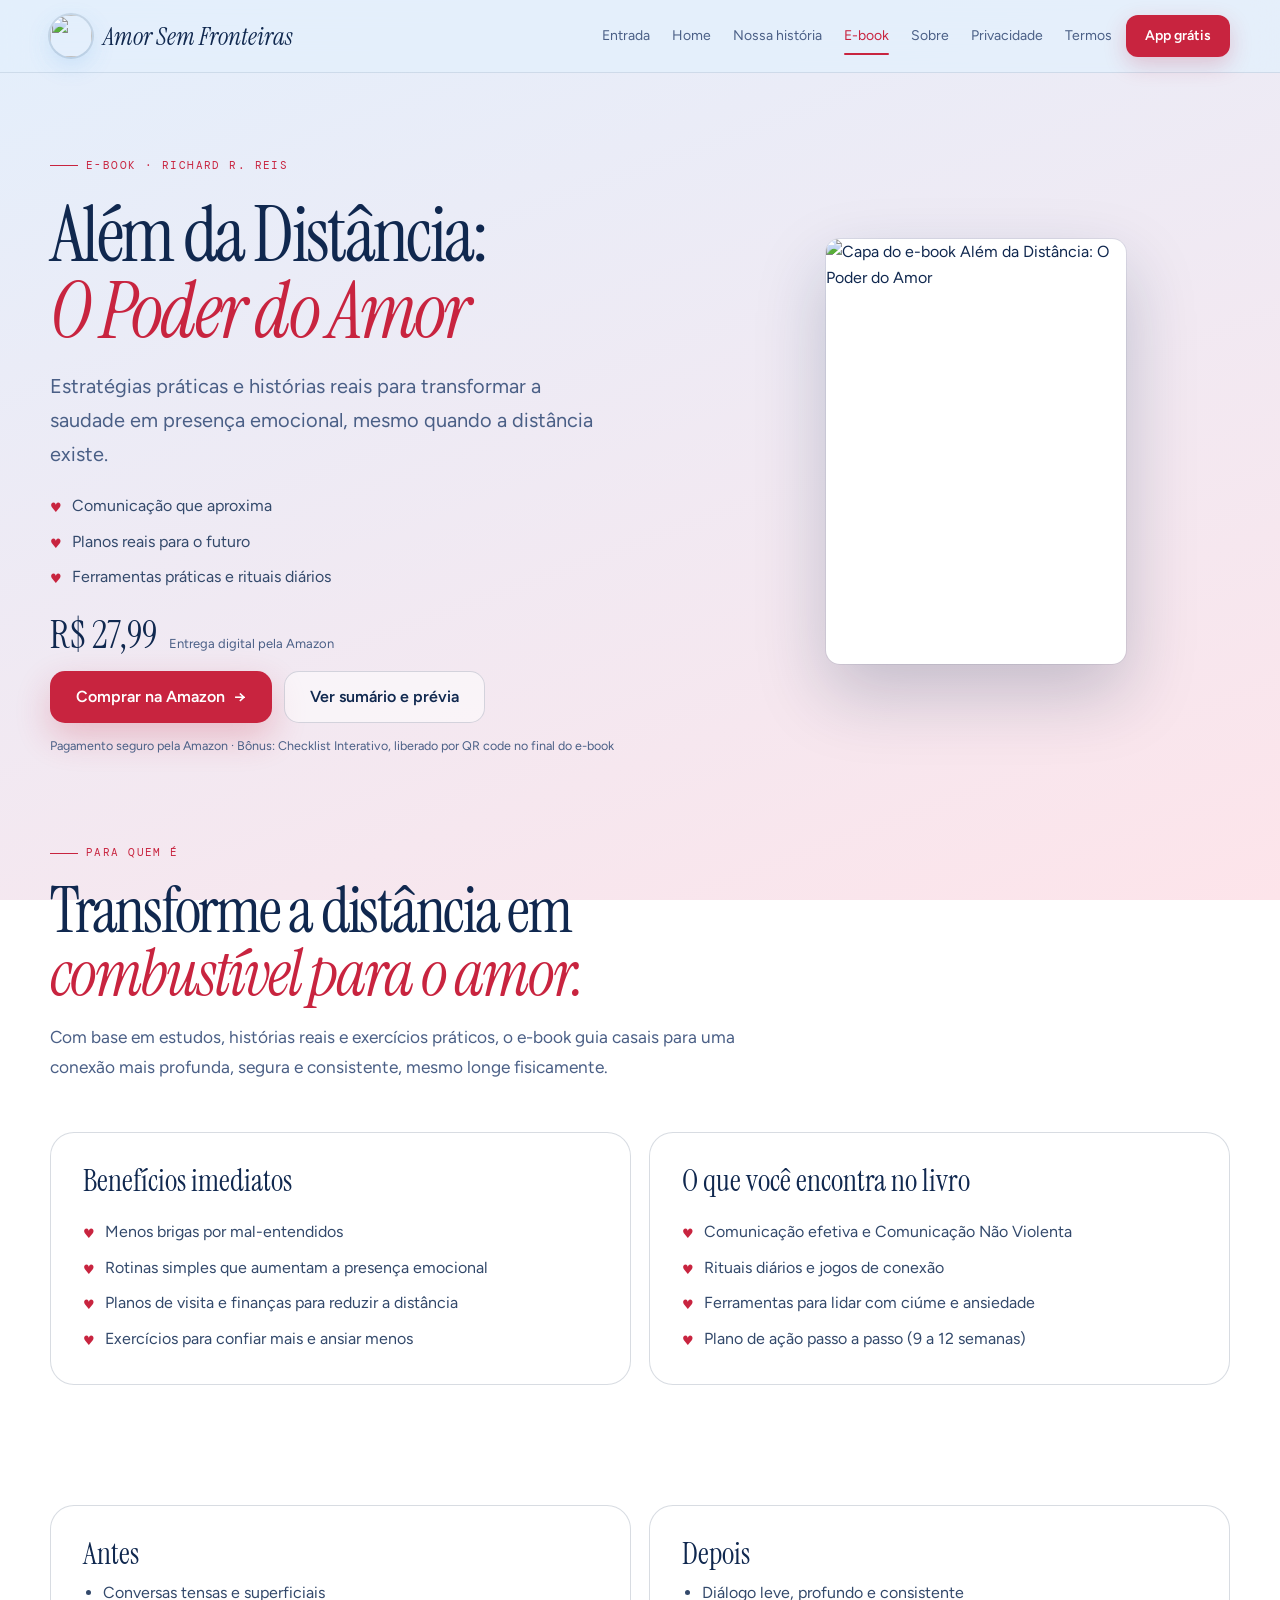
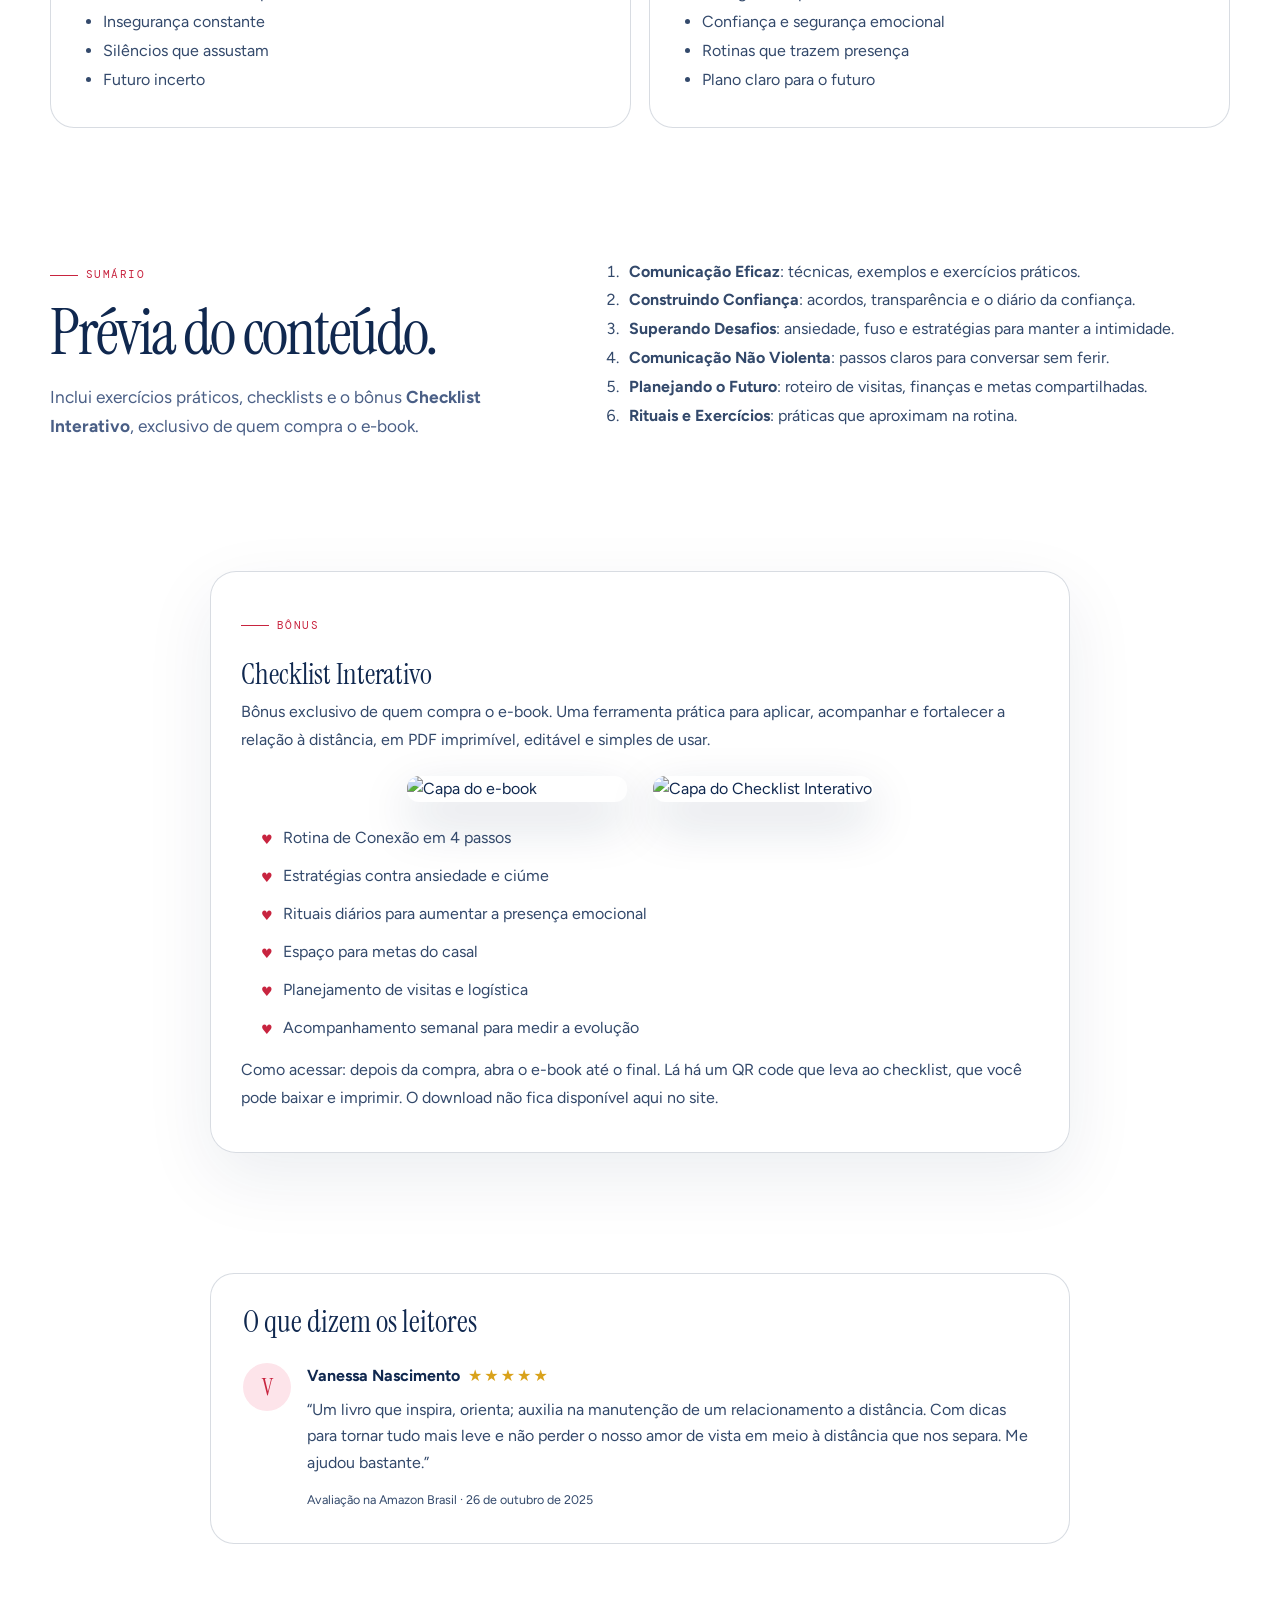
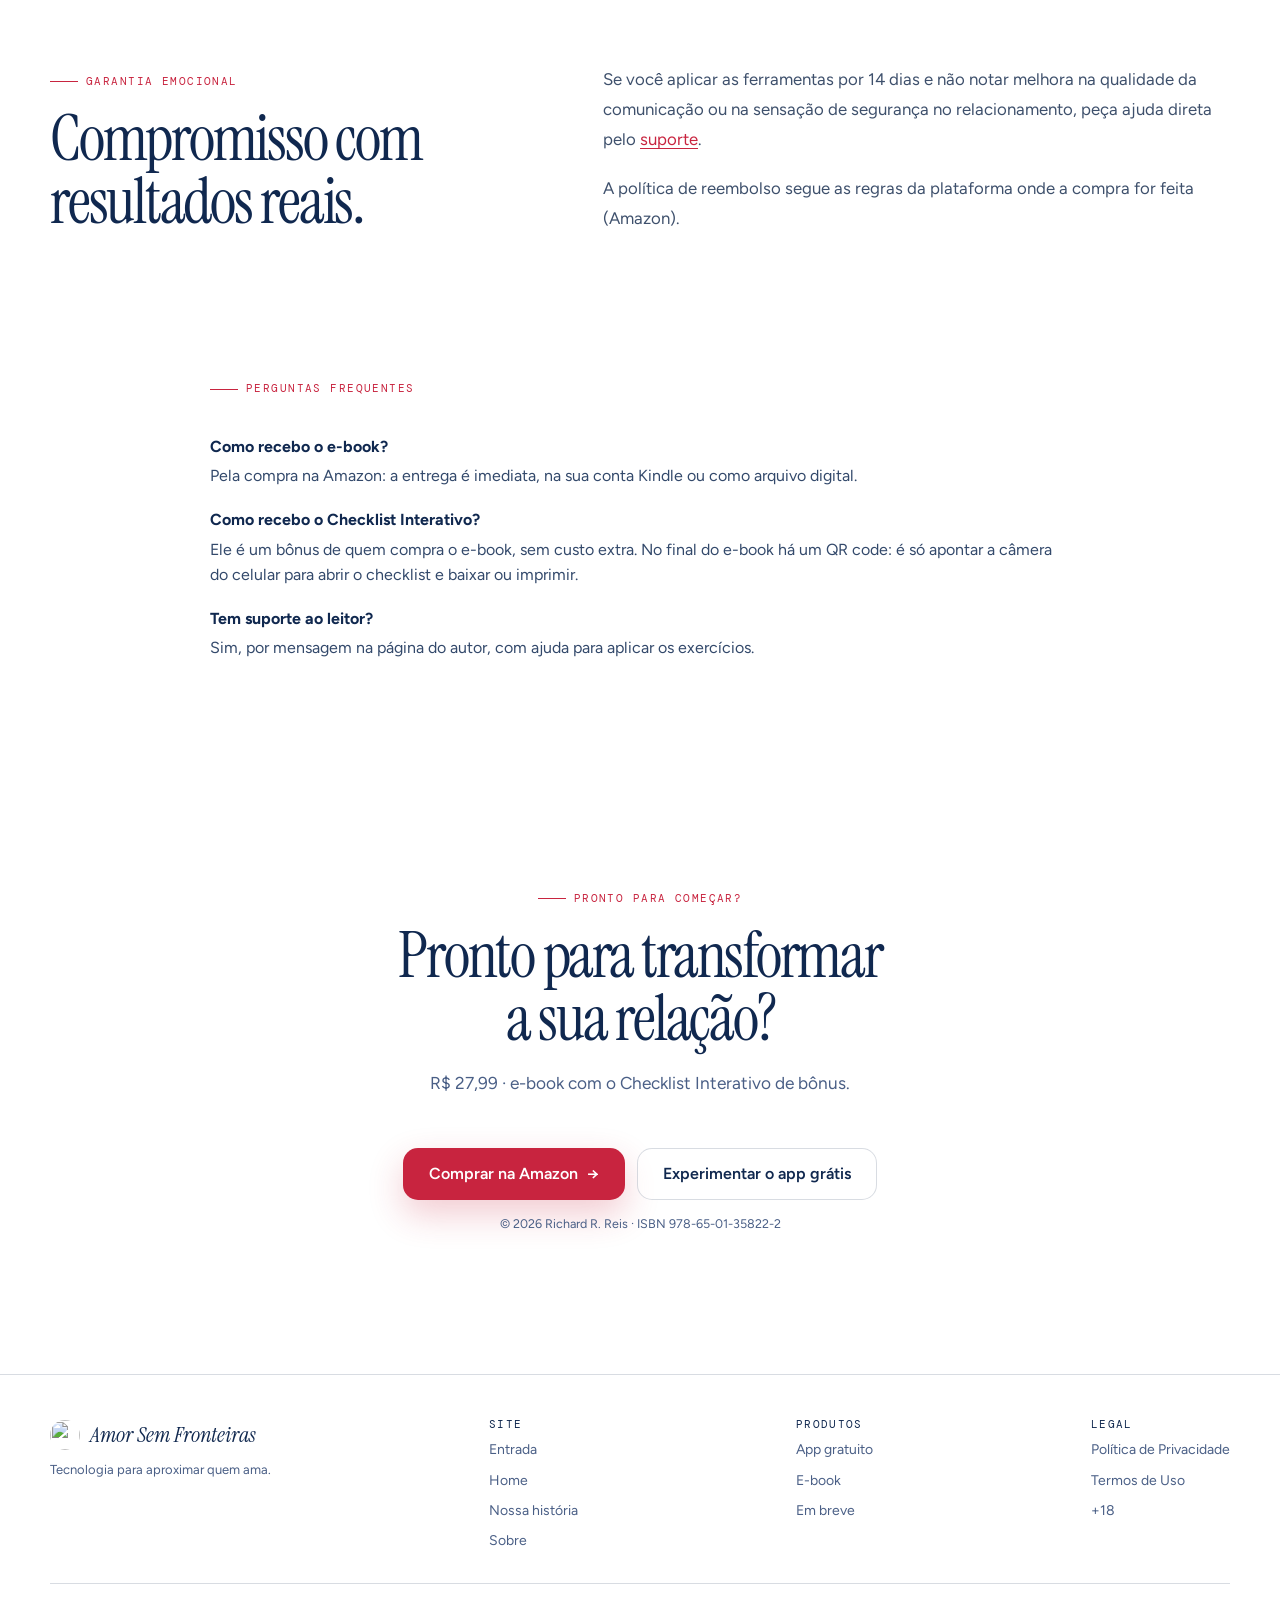
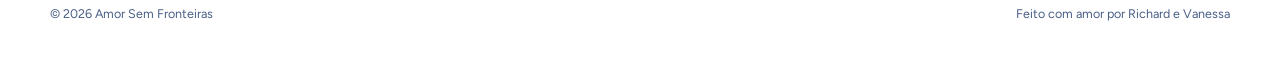
==== ebook.html @ cadccd38 "Add files via upload" ====
<!doctype html>
<html lang="pt-BR"><head><meta charset="utf-8"><meta name="viewport" content="width=device-width, initial-scale=1, viewport-fit=cover">
<meta name="theme-color" content="#e3effc"><title>Além da Distância: O Poder do Amor | E-book | Amor Sem Fronteiras</title><meta name="description" content="E-book de Richard R. Reis com estratégias práticas para transformar a distância em combustível para o amor. Checklist interativo incluso.">
<link rel="canonical" href="https://amorsfronteiras.com.br/ebook.html"><meta property="og:type" content="website"><meta property="og:locale" content="pt_BR"><meta property="og:site_name" content="Amor Sem Fronteiras">
<meta property="og:title" content="Além da Distância: O Poder do Amor | E-book | Amor Sem Fronteiras"><meta property="og:description" content="E-book de Richard R. Reis com estratégias práticas para transformar a distância em combustível para o amor. Checklist interativo incluso."><meta property="og:url" content="https://amorsfronteiras.com.br/ebook.html">
<meta property="og:image" content="https://amorsfronteiras.com.br/icons/og-image-1200.png"><meta property="og:image:width" content="1200"><meta property="og:image:height" content="630">
<meta name="twitter:card" content="summary_large_image"><meta name="twitter:image" content="https://amorsfronteiras.com.br/icons/og-image-1200.png">
<link rel="icon" type="image/png" href="icons/icon-192.png"><link rel="apple-touch-icon" href="icons/apple-touch-icon.png">
<link rel="preconnect" href="https://fonts.googleapis.com"><link rel="preconnect" href="https://fonts.gstatic.com" crossorigin>
<link rel="stylesheet" href="https://fonts.googleapis.com/css2?family=Instrument+Serif:ital@0;1&family=Figtree:wght@400;500;600;700&family=DM+Mono:wght@400;500&display=swap">
<link rel="stylesheet" href="site.css"><script>document.documentElement.classList.add("js")</script></head>
<body><a class="skip" href="#conteudo">Pular para o conteúdo</a><header class="site-header"><div class="container nav"><a href="home.html" class="brand" aria-label="Amor Sem Fronteiras, home"><img src="icons/icon-192.png" alt="" class="brand-logo" width="42" height="42"><span class="brand-name">Amor Sem Fronteiras</span></a><nav class="nav-links" id="menu" aria-label="Principal"><a href="index.html">Entrada</a><a href="home.html">Home</a><a href="historia.html">Nossa história</a><a href="ebook.html" aria-current="page">E-book</a><a href="sobre.html">Sobre</a><a href="privacidade.html">Privacidade</a><a href="termos.html">Termos</a></nav><a href="app/index.html" class="btn btn-primary btn-small">App grátis</a><button class="menu-btn" type="button" aria-expanded="false" aria-controls="menu">Menu</button></div></header><main id="conteudo"><section class="page-hero" style="padding-bottom:50px">
  <div class="container book-hero">
    <div class="reveal">
      <div class="eyebrow">E-book · Richard R. Reis</div>
      <h1>Além da Distância: <em>O Poder do Amor</em></h1>
      <p class="lead">Estratégias práticas e histórias reais para transformar a saudade em presença emocional, mesmo quando a distância existe.</p>
      <ul class="book-ticks">
        <li>Comunicação que aproxima</li>
        <li>Planos reais para o futuro</li>
        <li>Ferramentas práticas e rituais diários</li>
      </ul>
      <div class="price-line"><b data-preco>R$ 27,99</b><span>Entrega digital pela Amazon</span></div>
      <div class="btn-row">
        <a href="https://www.amazon.com.br/dp/B0F16T9FC4" class="btn btn-primary" data-ebook target="_blank" rel="noopener">Comprar na Amazon <span aria-hidden="true">→</span></a>
        <a href="#sumario" class="btn btn-secondary">Ver sumário e prévia</a>
      </div>
      <p class="fine">Pagamento seguro pela Amazon · Bônus: Checklist Interativo, liberado por QR code no final do e-book</p>
      <div class="offer" data-oferta hidden>
        <p>Oferta de lançamento termina em</p>
        <div class="cd" role="timer" aria-label="Tempo restante da oferta">
          <div><b data-cd="d">00</b><small>dias</small></div>
          <div><b data-cd="h">00</b><small>horas</small></div>
          <div><b data-cd="m">00</b><small>min</small></div>
          <div><b data-cd="s">00</b><small>seg</small></div>
        </div>
      </div>
    </div>
    <div class="book-cover reveal">
      <img src="img/capa-ebook.webp" alt="Capa do e-book Além da Distância: O Poder do Amor" width="723" height="1024" fetchpriority="high">
    </div>
  </div>
</section>

<section class="section" style="padding-top:30px">
  <div class="container">
    <div class="section-header reveal">
      <div class="eyebrow">Para quem é</div>
      <h2 class="section-title">Transforme a distância em <em>combustível para o amor.</em></h2>
      <p class="lead">Com base em estudos, histórias reais e exercícios práticos, o e-book guia casais para uma conexão mais profunda, segura e consistente, mesmo longe fisicamente.</p>
    </div>
    <div class="cards two">
      <article class="card reveal"><h3>Benefícios imediatos</h3>
        <ul class="book-ticks" style="margin:10px 0 0">
          <li>Menos brigas por mal-entendidos</li><li>Rotinas simples que aumentam a presença emocional</li><li>Planos de visita e finanças para reduzir a distância</li><li>Exercícios para confiar mais e ansiar menos</li>
        </ul></article>
      <article class="card reveal"><h3>O que você encontra no livro</h3>
        <ul class="book-ticks" style="margin:10px 0 0">
          <li>Comunicação efetiva e Comunicação Não Violenta</li><li>Rituais diários e jogos de conexão</li><li>Ferramentas para lidar com ciúme e ansiedade</li><li>Plano de ação passo a passo (9 a 12 semanas)</li>
        </ul></article>
    </div>
  </div>
</section>

<section class="section" style="padding-top:10px">
  <div class="container">
    <div class="compare">
      <article class="card reveal"><h3>Antes</h3><ul><li>Conversas tensas e superficiais</li><li>Insegurança constante</li><li>Silêncios que assustam</li><li>Futuro incerto</li></ul></article>
      <article class="card reveal"><h3>Depois</h3><ul><li>Diálogo leve, profundo e consistente</li><li>Confiança e segurança emocional</li><li>Rotinas que trazem presença</li><li>Plano claro para o futuro</li></ul></article>
    </div>
  </div>
</section>

<section class="section" id="sumario" style="padding-top:20px">
  <div class="container split">
    <div class="reveal">
      <div class="eyebrow">Sumário</div>
      <h2 class="section-title">Prévia do conteúdo.</h2>
      <p class="lead">Inclui exercícios práticos, checklists e o bônus <b>Checklist Interativo</b>, exclusivo de quem compra o e-book.</p>
    </div>
    <ol class="toc reveal">
      <li><b>Comunicação Eficaz</b>: técnicas, exemplos e exercícios práticos.</li>
      <li><b>Construindo Confiança</b>: acordos, transparência e o diário da confiança.</li>
      <li><b>Superando Desafios</b>: ansiedade, fuso e estratégias para manter a intimidade.</li>
      <li><b>Comunicação Não Violenta</b>: passos claros para conversar sem ferir.</li>
      <li><b>Planejando o Futuro</b>: roteiro de visitas, finanças e metas compartilhadas.</li>
      <li><b>Rituais e Exercícios</b>: práticas que aproximam na rotina.</li>
    </ol>
  </div>
</section>

<section class="section" style="padding-top:20px">
  <div class="container">
    <div class="doc reveal" style="max-width:860px">
      <div class="eyebrow">Bônus</div>
      <h2 style="margin-top:6px">Checklist Interativo</h2>
      <p>Bônus exclusivo de quem compra o e-book. Uma ferramenta prática para aplicar, acompanhar e fortalecer a relação à distância, em PDF imprimível, editável e simples de usar.</p>
      <div class="duo">
        <img src="img/capa-ebook.webp" alt="Capa do e-book" loading="lazy">
        <img src="img/capa-checklist.webp" alt="Capa do Checklist Interativo" loading="lazy">
      </div>
      <ul class="book-ticks">
        <li>Rotina de Conexão em 4 passos</li><li>Estratégias contra ansiedade e ciúme</li><li>Rituais diários para aumentar a presença emocional</li><li>Espaço para metas do casal</li><li>Planejamento de visitas e logística</li><li>Acompanhamento semanal para medir a evolução</li>
      </ul>
      <p class="fine">Como acessar: depois da compra, abra o e-book até o final. Lá há um QR code que leva ao checklist, que você pode baixar e imprimir. O download não fica disponível aqui no site.</p>
    </div>
  </div>
</section>

<section class="section" style="padding-top:10px">
  <div class="container" style="max-width:860px">
    <div class="card reveal">
      <h3>O que dizem os leitores</h3>
      <div class="review" style="margin-top:14px">
        <div class="avatar" aria-hidden="true">V</div>
        <div>
          <div><span class="who">Vanessa Nascimento</span><span class="stars" aria-label="5 estrelas">★★★★★</span></div>
          <p style="margin-top:8px">“Um livro que inspira, orienta; auxilia na manutenção de um relacionamento a distância. Com dicas para tornar tudo mais leve e não perder o nosso amor de vista em meio à distância que nos separa. Me ajudou bastante.”</p>
          <p class="fine">Avaliação na Amazon Brasil · 26 de outubro de 2025</p>
        </div>
      </div>
    </div>
  </div>
</section>

<section class="section" style="padding-top:10px" data-oferta hidden>
  <div class="container" style="max-width:860px">
    <div class="offer reveal" style="margin:0">
      <p>Preço promocional termina em</p>
      <div class="cd" role="timer" aria-label="Tempo restante da oferta">
        <div><b data-cd="d">00</b><small>dias</small></div>
        <div><b data-cd="h">00</b><small>horas</small></div>
        <div><b data-cd="m">00</b><small>min</small></div>
        <div><b data-cd="s">00</b><small>seg</small></div>
      </div>
      <div class="btn-row center" style="margin-top:18px"><a href="https://www.amazon.com.br/dp/B0F16T9FC4" class="btn btn-primary" data-ebook target="_blank" rel="noopener">Garantir agora</a></div>
    </div>
  </div>
</section>

<section class="section" style="padding-top:10px">
  <div class="container split">
    <div class="reveal">
      <div class="eyebrow">Garantia emocional</div>
      <h2 class="section-title">Compromisso com resultados reais.</h2>
    </div>
    <div class="prose reveal">
      <p>Se você aplicar as ferramentas por 14 dias e não notar melhora na qualidade da comunicação ou na sensação de segurança no relacionamento, peça ajuda direta pelo <a href="https://instagram.com/direct/t/amorsfronteiras" target="_blank" rel="noopener" style="color:var(--accent);text-decoration:underline;text-underline-offset:3px">suporte</a>.</p>
      <p class="fine">A política de reembolso segue as regras da plataforma onde a compra for feita (Amazon).</p>
    </div>
  </div>
</section>

<section class="section" style="padding-top:10px">
  <div class="container" style="max-width:860px">
    <div class="eyebrow">Perguntas frequentes</div>
    <dl class="faq reveal">
      <dt>Como recebo o e-book?</dt><dd>Pela compra na Amazon: a entrega é imediata, na sua conta Kindle ou como arquivo digital.</dd>
      <dt>Como recebo o Checklist Interativo?</dt><dd>Ele é um bônus de quem compra o e-book, sem custo extra. No final do e-book há um QR code: é só apontar a câmera do celular para abrir o checklist e baixar ou imprimir.</dd>
      <dt>Tem suporte ao leitor?</dt><dd>Sim, por mensagem na página do autor, com ajuda para aplicar os exercícios.</dd>
    </dl>
  </div>
</section>

<section class="section final">
  <div class="container">
    <div class="section-header reveal">
      <div class="eyebrow center">Pronto para começar?</div>
      <h2 class="section-title">Pronto para transformar a sua relação?</h2>
      <p class="lead"><span data-preco>R$ 27,99</span> · e-book com o Checklist Interativo de bônus.</p>
    </div>
    <div class="reveal btn-row center">
      <a href="https://www.amazon.com.br/dp/B0F16T9FC4" class="btn btn-primary" data-ebook target="_blank" rel="noopener">Comprar na Amazon <span aria-hidden="true">→</span></a>
      <a href="app/index.html" class="btn btn-secondary">Experimentar o app grátis</a>
    </div>
    <p class="fine center" style="text-align:center">© <span data-year>2026</span> Richard R. Reis · ISBN 978-65-01-35822-2</p>
  </div>
</section>
</main><footer class="site-footer"><div class="container"><div class="footer-grid">
<div><div class="footer-brand"><img src="icons/icon-192.png" alt="" class="footer-logo" width="30" height="30" loading="lazy"><span>Amor Sem Fronteiras</span></div><p class="footer-tag">Tecnologia para aproximar quem ama.</p></div>
<div class="footer-col"><b>Site</b><a href="index.html">Entrada</a><a href="home.html">Home</a><a href="historia.html">Nossa história</a><a href="sobre.html">Sobre</a></div>
<div class="footer-col"><b>Produtos</b><a href="app/index.html">App gratuito</a><a href="ebook.html">E-book</a><a href="home.html#em-breve">Em breve</a></div>
<div class="footer-col"><b>Legal</b><a href="privacidade.html">Política de Privacidade</a><a href="termos.html">Termos de Uso</a><a href="mais-de-18.html">+18</a></div>
</div><div class="footer-end"><span>© <span data-year>2026</span> Amor Sem Fronteiras</span><span>Feito com amor por Richard e Vanessa</span></div></div></footer>
<script src="site-config.js"></script><script src="site.js"></script></body></html>
---- site.css ----
/* ============================================================
   AMOR SEM FRONTEIRAS - identidade visual única do site
   Cores: azul-gelo #e3effc, rosa-pálido #fde4ea, azul-noite #10284f, vermelho-coração #c8243f
   Fontes: Instrument Serif (títulos), Figtree (texto), DM Mono (detalhes)
   ============================================================ */
:root{
  --bg1:#e3effc; --bg2:#fde4ea; --ink:#10284f; --muted:#4a5f86; --accent:#c8243f; --accent-dark:#a91e36;
  --surface:rgba(255,255,255,.66); --line:rgba(16,40,79,.16); --glow:rgba(60,150,230,.45);
  --display:"Instrument Serif","Iowan Old Style",Georgia,serif;
  --body:"Figtree",system-ui,-apple-system,"Segoe UI",sans-serif;
  --mono:"DM Mono",ui-monospace,SFMono-Regular,Menlo,monospace;
  --max:1180px; --header-h:72px; --safe-top:env(safe-area-inset-top,0px);
}
*{box-sizing:border-box;margin:0;padding:0}
html{scroll-behavior:smooth;-webkit-text-size-adjust:100%}
body{min-height:100vh;color:var(--ink);font-family:var(--body);line-height:1.6;background:linear-gradient(160deg,var(--bg1) 0%,var(--bg2) 100%);background-attachment:fixed;overflow-x:hidden}
img{display:block;max-width:100%;height:auto}
a{color:inherit;text-decoration:none}
button{font:inherit}
h1,h2,h3{text-wrap:balance;font-weight:400}
:focus-visible{outline:3px solid var(--accent);outline-offset:3px;border-radius:6px}
.container{width:min(calc(100% - 40px),var(--max));margin-inline:auto}
.section{padding-block:110px;scroll-margin-top:calc(var(--header-h) + var(--safe-top))}
.skip{position:absolute;left:-999px;top:8px;background:var(--ink);color:#fff;padding:10px 14px;border-radius:10px;z-index:300}
.skip:focus{left:8px}

/* ---------- cabeçalho (igual em todas as páginas) ---------- */
.site-header{position:fixed;inset:0 0 auto 0;z-index:200;padding-top:var(--safe-top);background:rgba(227,239,252,.82);-webkit-backdrop-filter:blur(18px);backdrop-filter:blur(18px);border-bottom:1px solid rgba(16,40,79,.10)}
.nav{height:var(--header-h);display:flex;align-items:center;gap:14px}
.brand{display:flex;align-items:center;gap:11px;min-width:0;margin-right:auto}
.brand-logo{width:42px;height:42px;flex:none;border-radius:50%;object-fit:cover;box-shadow:0 0 0 2px rgba(16,40,79,.12),0 8px 25px rgba(60,150,230,.18)}
.brand-name{font-family:var(--display);font-size:25px;font-style:italic;line-height:1;white-space:nowrap}
.nav-links{display:flex;align-items:center;gap:22px;color:var(--muted);font-size:14px}
.nav-links a{position:relative;padding:6px 0;transition:color .25s ease}
.nav-links a:hover,.nav-links a[aria-current="page"]{color:var(--accent)}
.nav-links a[aria-current="page"]:after{content:"";position:absolute;left:0;right:0;bottom:-2px;height:2px;border-radius:2px;background:var(--accent)}
.menu-btn{display:none;min-height:42px;padding:0 14px;border:1px solid var(--line);border-radius:12px;background:rgba(255,255,255,.55);color:var(--ink);font-size:14px;font-weight:600;cursor:pointer}

/* ---------- botões ---------- */
.btn{display:inline-flex;align-items:center;justify-content:center;gap:9px;min-height:52px;padding:0 25px;border-radius:15px;font-weight:600;text-align:center;border:1px solid transparent;cursor:pointer;transition:transform .25s ease,box-shadow .25s ease,background .25s ease,border-color .25s ease}
.btn-primary{color:#fff;background:var(--accent);box-shadow:0 14px 35px rgba(200,36,63,.24)}
.btn-primary:hover{background:var(--accent-dark);transform:translateY(-3px);box-shadow:0 18px 45px rgba(200,36,63,.32)}
.btn-secondary{border-color:var(--line);background:rgba(255,255,255,.5)}
.btn-secondary:hover{transform:translateY(-3px);border-color:rgba(200,36,63,.35)}
.btn-small{min-height:42px;padding:0 18px;border-radius:12px;font-size:14px;white-space:nowrap;box-shadow:0 8px 22px rgba(200,36,63,.22)}
.btn-play{gap:11px;padding:0 22px;text-align:left;line-height:1.1}
.btn-play small{display:block;font-size:10px;font-weight:500;letter-spacing:.08em;text-transform:uppercase;opacity:.8}
.btn-play b{font-size:15px;font-weight:700}
.btn[aria-disabled="true"]{cursor:default;opacity:.72}
.btn[aria-disabled="true"]:hover{transform:none;border-color:var(--line)}
.btn-play:not([aria-disabled="true"]){background:var(--ink);color:#fff;border-color:var(--ink)}
.btn-row{display:flex;flex-wrap:wrap;gap:12px}
.btn-row.center{justify-content:center}

/* ---------- tipografia de seção ---------- */
.eyebrow{display:inline-flex;align-items:center;gap:8px;margin-bottom:18px;color:var(--accent);font-family:var(--mono);font-size:11px;letter-spacing:.13em;text-transform:uppercase}
.eyebrow:before{content:"";width:28px;height:1px;background:var(--accent)}
.center .eyebrow,.eyebrow.center{justify-content:center}
.section-header{max-width:700px;margin-bottom:50px}
.section-header.center{margin-inline:auto;text-align:center}
.section-title{margin-bottom:18px;font-family:var(--display);font-size:clamp(2.6rem,5vw,4.6rem);line-height:.98;letter-spacing:-.035em}
.section-title em,.hero h1 em,.page-hero h1 em{color:var(--accent)}
.lead{color:var(--muted);font-size:1.08rem;line-height:1.7}

/* ---------- hero da home ---------- */
.hero{min-height:100vh;min-height:100svh;padding-top:calc(var(--header-h) + var(--safe-top));display:flex;align-items:center}
.hero-grid{display:grid;grid-template-columns:1.05fr .95fr;align-items:center;gap:80px;padding-block:80px}
.hero h1{max-width:720px;margin-bottom:28px;font-family:var(--display);font-size:clamp(3.8rem,8vw,7rem);line-height:.9;letter-spacing:-.045em}
.hero-description{max-width:590px;margin-bottom:34px;color:var(--muted);font-size:clamp(1.05rem,2vw,1.22rem);line-height:1.7}
.hero-art{position:relative;min-height:500px;display:flex;align-items:center;justify-content:center}
.hero-glow{position:absolute;width:390px;height:390px;border-radius:50%;background:radial-gradient(circle,rgba(60,150,230,.30),rgba(253,228,234,.15) 55%,transparent 72%);filter:blur(5px)}
.logo-orbit{position:relative;width:290px;height:290px;display:grid;place-items:center;border-radius:50%;border:1px solid rgba(16,40,79,.13);background:rgba(255,255,255,.28);box-shadow:0 35px 90px rgba(16,40,79,.12)}
.logo-orbit:before{content:"";position:absolute;inset:20px;border-radius:50%;border:1px dashed rgba(200,36,63,.24);animation:spin 28s linear infinite}
.hero-logo{position:relative;z-index:2;width:175px;height:175px;border-radius:50%;object-fit:cover;box-shadow:0 25px 60px rgba(16,40,79,.22)}
.floating-note{position:absolute;padding:15px 18px;border-radius:17px;background:rgba(255,255,255,.75);border:1px solid rgba(16,40,79,.12);box-shadow:0 18px 50px rgba(16,40,79,.12);-webkit-backdrop-filter:blur(15px);backdrop-filter:blur(15px);animation:float 5s ease-in-out infinite}
.floating-note strong{display:block;font-family:var(--display);font-size:22px;font-weight:400}
.floating-note span{color:var(--muted);font-size:12px}
.note-one{top:70px;right:0}.note-two{left:0;bottom:80px;animation-delay:-2.5s}
@keyframes spin{to{transform:rotate(360deg)}}
@keyframes float{0%,100%{transform:translateY(0)}50%{transform:translateY(-12px)}}

/* ---------- hero das páginas internas ---------- */
.page-hero{padding:calc(var(--header-h) + var(--safe-top) + 76px) 0 70px;position:relative}
.page-hero h1{max-width:860px;margin:6px 0 24px;font-family:var(--display);font-size:clamp(3rem,7.5vw,6.2rem);line-height:.96;letter-spacing:-.04em}
.page-hero p{max-width:660px;color:var(--muted);font-size:clamp(1.05rem,2vw,1.25rem);line-height:1.7}
.page-hero .sub{margin-top:26px;font-family:var(--mono);font-size:11px;letter-spacing:.1em;text-transform:uppercase;color:var(--muted)}

/* ---------- cartões ---------- */
.cards{display:grid;grid-template-columns:repeat(3,1fr);gap:18px}
.cards.two{grid-template-columns:repeat(2,1fr)}
.card{display:flex;flex-direction:column;padding:32px;border-radius:24px;background:var(--surface);border:1px solid var(--line);transition:transform .25s ease,box-shadow .25s ease}
.card:hover{transform:translateY(-6px);box-shadow:0 25px 60px rgba(16,40,79,.10)}
.card-top{display:flex;align-items:center;justify-content:space-between;gap:10px;margin-bottom:34px}
.card-number{color:var(--accent);font-family:var(--mono);font-size:11px;letter-spacing:.1em}
.badge{display:inline-flex;align-items:center;min-height:26px;padding:0 11px;border-radius:999px;font-family:var(--mono);font-size:10px;letter-spacing:.09em;text-transform:uppercase;font-weight:500;background:rgba(16,40,79,.08);color:var(--muted)}
.badge.on{background:rgba(200,36,63,.12);color:var(--accent)}
.card-icon{width:50px;height:50px;display:grid;place-items:center;margin-bottom:20px;border-radius:50%;background:rgba(200,36,63,.08);color:var(--accent);font-size:20px}
.card h3{margin-bottom:12px;font-family:var(--display);font-size:30px;line-height:1.05}
.card p{color:var(--muted);line-height:1.65}
.card .btn-row{margin-top:auto;padding-top:26px}
.card .btn{min-height:46px;padding:0 20px;font-size:15px}

/* ---------- manifesto / citação ---------- */
.manifesto{position:relative;overflow:hidden;padding:80px 60px;border-radius:32px;background:rgba(255,255,255,.46);border:1px solid rgba(16,40,79,.12);box-shadow:0 30px 90px rgba(16,40,79,.08)}
.manifesto:after{content:"∞";position:absolute;right:15px;bottom:-80px;font-family:var(--display);font-size:270px;line-height:1;color:rgba(200,36,63,.045)}
.manifesto-text{position:relative;z-index:2;max-width:900px;font-family:var(--display);font-style:italic;font-size:clamp(2.2rem,5vw,4.6rem);line-height:1.05}
.manifesto-text span{color:var(--accent)}
.quote{margin:0;padding:28px;border-left:3px solid var(--accent);background:rgba(255,246,248,.85);border-radius:0 18px 18px 0;font:italic clamp(25px,3vw,34px)/1.2 var(--display)}
.quote cite{display:block;margin-top:16px;color:var(--muted);font:10px var(--mono);font-style:normal;letter-spacing:.1em;text-transform:uppercase}

/* ---------- duas colunas ---------- */
.split{display:grid;grid-template-columns:.85fr 1.15fr;gap:clamp(30px,7vw,90px);align-items:start}
.prose p{color:#3e506c;font-size:1.05rem;line-height:1.8}
.prose p+p{margin-top:18px}
.vision-quote{font-family:var(--display);font-style:italic;font-size:clamp(2.2rem,4vw,3.8rem);line-height:1.02;color:var(--accent)}

/* ---------- demonstração (celular) ---------- */
.experience{position:relative;overflow:hidden;padding:70px;border-radius:35px;background:linear-gradient(135deg,rgba(227,239,252,.92),rgba(253,228,234,.92));border:1px solid rgba(16,40,79,.12);box-shadow:0 30px 100px rgba(16,40,79,.10)}
.experience-grid{display:grid;grid-template-columns:1fr .75fr;align-items:center;gap:70px}
.experience h2{margin-bottom:22px;font-family:var(--display);font-size:clamp(2.8rem,5vw,5rem);line-height:.96}
.experience h2 span{color:var(--accent)}
.experience p.lead{max-width:600px;margin-bottom:26px}
.features{display:grid;gap:12px;margin-bottom:30px;list-style:none}
.feature{display:flex;align-items:center;gap:10px;font-size:14px}
.feature-check{width:23px;height:23px;flex:none;display:grid;place-items:center;border-radius:50%;background:rgba(200,36,63,.10);color:var(--accent);font-size:12px}
.cta-note{margin-top:16px;max-width:520px;color:var(--muted);font-size:13px;line-height:1.6}
.phone-area{display:flex;justify-content:center}
.phone{width:265px;height:535px;padding:9px;border-radius:39px;background:#10284f;box-shadow:0 35px 70px rgba(16,40,79,.28)}
.phone-screen{width:100%;height:100%;padding:25px 22px;display:flex;flex-direction:column;align-items:center;justify-content:center;text-align:center;border-radius:31px;background:linear-gradient(165deg,#e3effc,#fde4ea)}
.phone-logo{width:82px;height:82px;margin-bottom:20px;border-radius:50%;object-fit:cover;box-shadow:0 15px 35px rgba(16,40,79,.16)}
.phone-kicker{margin-bottom:12px;color:var(--accent);font-family:var(--mono);font-size:9px;letter-spacing:.12em;text-transform:uppercase}
.phone-phrase{min-height:6.4em;display:flex;align-items:center;justify-content:center;font-family:var(--display);font-style:italic;font-size:24px;line-height:1.14;transition:opacity .45s ease}
.phone-phrase.troca{opacity:0}
.phone-line{width:30px;height:1px;margin:18px 0;background:var(--accent)}
.phone-send{display:inline-flex;align-items:center;justify-content:center;min-height:44px;padding:8px 16px;border-radius:14px;color:#fff;background:var(--accent);font-size:12px;font-weight:600;line-height:1.25;box-shadow:0 10px 24px rgba(200,36,63,.26);transition:transform .25s ease,background .25s ease}
.phone-send:hover{background:var(--accent-dark);transform:translateY(-2px)}
.phone-small{margin-top:14px;color:var(--muted);font-size:11px}

/* ---------- linha do tempo e foto (Nossa história) ---------- */
.foto{margin:0 0 38px}
.foto-moldura{position:relative;aspect-ratio:4/3;overflow:hidden;border-radius:22px;background:linear-gradient(135deg,var(--bg1),var(--bg2));border:1px solid var(--line);box-shadow:0 26px 70px rgba(16,40,79,.12)}
.foto-moldura img{width:100%;height:100%;object-fit:cover}
.foto.sem-foto .foto-moldura img{display:none}
.foto-vazia{display:none;position:absolute;inset:0;place-items:center;align-content:center;gap:6px;text-align:center;color:var(--muted);font:12px var(--mono);letter-spacing:.1em;text-transform:uppercase}
.foto-vazia b{font:74px/1 var(--display);color:rgba(200,36,63,.5)}
.foto.sem-foto .foto-vazia{display:grid}
.foto figcaption{margin-top:12px;color:var(--muted);font-size:14px}
.linha{position:relative;list-style:none}
.linha:before{content:"";position:absolute;left:7px;top:8px;bottom:8px;width:2px;background:linear-gradient(var(--accent),rgba(200,36,63,.15))}
.linha li{position:relative;padding:0 0 34px 38px}
.linha li:last-child{padding-bottom:0}
.linha li:before{content:"";position:absolute;left:0;top:6px;width:16px;height:16px;border-radius:50%;background:#fffdfd;border:3px solid var(--accent)}
.linha time{display:block;margin-bottom:4px;color:var(--accent);font:11px var(--mono);letter-spacing:.13em;text-transform:uppercase}
.linha h3{margin:0 0 6px;font:31px/1.08 var(--display)}
.linha p{color:#3e506c;max-width:640px}
.assinam{margin-top:26px;color:var(--accent);font:italic 30px var(--display)}

/* ---------- ecossistema (Sobre) ---------- */
.road{display:grid;grid-template-columns:repeat(3,1fr);gap:18px}
.road-col{padding:28px;border-radius:24px;border:1px solid var(--line);background:var(--surface)}
.road-col h3{font:30px/1.05 var(--display);margin:10px 0 16px}
.road-col ul{list-style:none;display:grid;gap:11px}
.road-col li{display:flex;gap:10px;color:var(--muted);font-size:15px;line-height:1.5}
.road-col li:before{content:"♥";color:var(--accent);font-size:12px;margin-top:3px}
.principles{display:grid;grid-template-columns:repeat(2,1fr);gap:18px}
.principle{padding:30px;border-radius:22px}
.principle:nth-child(odd){background:rgba(227,239,252,.8)}
.principle:nth-child(even){background:rgba(253,228,234,.8)}
.principle h3{font:30px/1.05 var(--display);margin-bottom:10px}
.principle p{color:#3e506c}

/* ---------- páginas de texto (Privacidade, Termos, +18) ---------- */
.doc{max-width:780px;margin:0 auto;padding:36px 30px 40px;background:rgba(255,255,255,.82);border:1px solid var(--line);border-radius:26px;box-shadow:0 24px 70px rgba(16,40,79,.08)}
.doc h2{font:400 1.8rem/1.1 var(--display);margin:34px 0 8px}
.doc h2:first-of-type{margin-top:10px}
.doc p,.doc li{color:#33496b;font-size:16px;line-height:1.75}
.doc ul{padding-left:20px;margin:6px 0}
.doc a{color:var(--accent);text-decoration:underline;text-underline-offset:3px}
.doc .meta{margin:0 0 20px;color:var(--muted);font-size:13px}
.aviso{margin:0 0 24px;padding:14px 16px;border-left:3px solid var(--accent);background:#fff6f8;border-radius:0 12px 12px 0;font-size:14px;color:#6b2433}
.aviso p{font-size:14px;color:#6b2433}

/* ---------- chamada final ---------- */
.final{padding-bottom:140px;text-align:center}
.final .section-header{margin-inline:auto}

/* ---------- rodapé (igual em todas as páginas) ---------- */
.site-footer{padding:42px 0 34px;border-top:1px solid var(--line);color:var(--muted);font-size:14px}
.footer-grid{display:flex;flex-wrap:wrap;gap:30px 60px;justify-content:space-between}
.footer-brand{display:flex;align-items:center;gap:10px;color:var(--ink);font-family:var(--display);font-style:italic;font-size:22px}
.footer-logo{width:30px;height:30px;border-radius:50%;object-fit:cover}
.footer-tag{margin-top:8px;max-width:320px;font-size:13px}
.footer-col{display:grid;gap:8px;align-content:start}
.footer-col b{font:11px var(--mono);letter-spacing:.12em;text-transform:uppercase;color:var(--ink)}
.footer-col a:hover{color:var(--accent)}
.footer-end{margin-top:30px;padding-top:20px;border-top:1px solid var(--line);font-size:12.5px;display:flex;flex-wrap:wrap;gap:8px 24px;justify-content:space-between}

/* ---------- entrada suave ---------- */
.js .reveal{opacity:0;transform:translateY(25px);transition:opacity .7s ease,transform .7s ease}
.js .reveal.visible{opacity:1;transform:none}

/* ---------- responsivo ---------- */
@media (max-width:1000px){
  .nav-links{gap:16px;font-size:13px}
  .brand-name{font-size:22px}
}
@media (max-width:1160px){
  .menu-btn{display:inline-flex;align-items:center}
  .js .nav-links{position:fixed;left:0;right:0;top:calc(var(--header-h) + var(--safe-top));display:none;flex-direction:column;align-items:stretch;gap:0;padding:8px 20px 18px;background:rgba(244,247,253,.97);border-bottom:1px solid var(--line);box-shadow:0 24px 50px rgba(16,40,79,.12);font-size:16px}
  .js .nav-links.open{display:flex}
  .js .nav-links a{padding:14px 4px;border-bottom:1px solid rgba(16,40,79,.08)}
  .js .nav-links a[aria-current="page"]:after{display:none}
  html:not(.js) .nav-links{flex-wrap:wrap;gap:6px 14px}
  html:not(.js) .nav{height:auto;padding:10px 0;flex-wrap:wrap}
}
@media (max-width:900px){
  .hero{min-height:auto}
  .hero-grid,.experience-grid,.split{grid-template-columns:1fr}
  .hero-grid{gap:40px}
  .hero-art{min-height:380px}
  .cards,.cards.two,.road,.principles{grid-template-columns:1fr}
  .experience{padding:50px 32px}
  .split{gap:34px}
}
@media (max-width:600px){
  :root{--header-h:66px}
  .container{width:min(calc(100% - 28px),var(--max))}
  .brand-name{font-size:20px}.brand-logo{width:36px;height:36px}
  .nav{gap:8px}
  .btn-small{padding:0 13px}
  .hero-grid{padding-block:60px 44px}
  .hero h1{font-size:clamp(3.4rem,17vw,5.4rem)}
  .btn-row .btn,.experience .btn{width:100%}
  .hero-art{min-height:340px}
  .logo-orbit{width:230px;height:230px}.hero-logo{width:140px;height:140px}.hero-glow{width:300px;height:300px}
  .note-one{top:30px}.note-two{bottom:30px}
  .section{padding-block:76px}
  .manifesto{padding:44px 26px}
  .experience{padding:36px 22px}
  .phone{width:235px;height:475px}.phone-phrase{font-size:22px}
  .doc{padding:26px 20px 30px}
  .footer-grid{flex-direction:column}
}
@media (max-width:520px){.brand-name{display:none}}
@media (prefers-reduced-motion:reduce){
  html{scroll-behavior:auto}
  .logo-orbit:before,.floating-note{animation:none}
  .js .reveal{opacity:1;transform:none;transition:none}
  .btn,.card{transition:none}
}

/* ---------- cabeçalho escuro (só na página de entrada) ---------- */
.site-header.dark{background:rgba(11,5,38,.72);border-bottom:1px solid rgba(255,255,255,.10)}
.site-header.dark .brand{color:#f3eefe}
.site-header.dark .nav-links{color:rgba(243,238,254,.78)}
.site-header.dark .nav-links a:hover,.site-header.dark .nav-links a[aria-current="page"]{color:#ff9bd6}
.site-header.dark .nav-links a[aria-current="page"]:after{background:#ff9bd6}
.site-header.dark .menu-btn{background:rgba(255,255,255,.08);color:#f3eefe;border-color:rgba(255,255,255,.2)}
@media (max-width:1160px){
  .js .site-header.dark .nav-links{background:rgba(14,8,44,.97);border-bottom:1px solid rgba(255,255,255,.12)}
  .js .site-header.dark .nav-links a{border-bottom-color:rgba(255,255,255,.1)}
}

.page-hero.compact{padding-bottom:20px}
.page-hero.compact h1{font-size:clamp(2.6rem,6vw,4.4rem)}
.js .site-header.dark+*{}

/* ---------- página do e-book ---------- */
[hidden]{display:none!important}
.book-hero{display:grid;grid-template-columns:1.1fr .9fr;gap:50px;align-items:center}
.book-cover{display:flex;justify-content:center}
.book-cover img{width:min(300px,100%);border-radius:14px;box-shadow:0 30px 70px rgba(16,40,79,.22),0 0 0 1px rgba(16,40,79,.08);background:#fff;aspect-ratio:723/1024;object-fit:cover}
.book-hero h1{margin:6px 0 20px;font-family:var(--display);font-size:clamp(2.6rem,6vw,5rem);line-height:.98;letter-spacing:-.035em}
.book-hero h1 em{color:var(--accent)}
.book-hero .lead{max-width:560px}
.book-ticks{display:grid;gap:10px;margin:22px 0 26px;color:#33496b}
.book-ticks li{list-style:none;display:flex;gap:10px;align-items:flex-start}
.book-ticks li:before{content:"♥";color:var(--accent);font-size:13px;margin-top:5px}
.price-line{display:flex;align-items:baseline;gap:12px;margin-bottom:16px;flex-wrap:wrap}
.price-line b{font:400 2.4rem/1 var(--display);color:var(--ink)}
.price-line span{font-size:13px;color:var(--muted)}
.fine{margin-top:14px;font-size:12.5px;color:var(--muted)}
.offer{margin:26px 0 8px;padding:18px 20px;border:1px solid rgba(200,36,63,.28);border-radius:20px;background:#fff6f8;text-align:center}
.offer p{font:500 12px var(--mono);letter-spacing:.1em;text-transform:uppercase;color:var(--accent-dark);margin-bottom:12px}
.cd{display:flex;justify-content:center;gap:12px}
.cd div{min-width:64px;padding:10px 6px 8px;border-radius:14px;background:#fff;border:1px solid rgba(200,36,63,.25);box-shadow:0 8px 22px rgba(200,36,63,.08)}
.cd b{display:block;font:400 2rem/1 var(--display);color:var(--accent)}
.cd small{display:block;margin-top:4px;font:500 10px var(--mono);letter-spacing:.1em;text-transform:uppercase;color:var(--muted)}
.compare{display:grid;grid-template-columns:1fr 1fr;gap:18px}
.compare .card h3{margin-bottom:10px}
.compare ul,.toc{padding-left:20px;color:#33496b;line-height:1.8}
.toc li{padding-left:6px}
.review{display:flex;gap:16px;align-items:flex-start}
.avatar{flex:none;width:48px;height:48px;border-radius:50%;display:grid;place-items:center;background:#fde4ea;color:var(--accent);font:400 1.5rem var(--display)}
.review p{color:#33496b}
.review .who{font-weight:700;color:var(--ink)}
.review .stars{color:#d9a21b;letter-spacing:2px;margin-left:8px}
.duo{display:flex;gap:26px;justify-content:center;flex-wrap:wrap;margin:22px 0}
.duo img{width:min(220px,42%);border-radius:12px;box-shadow:0 20px 50px rgba(16,40,79,.18);background:#fff}
.faq dt{font-weight:700;color:var(--ink);margin-top:18px}
.faq dd{color:#33496b;margin-top:4px}
@media (max-width:900px){.book-hero{grid-template-columns:1fr}.book-cover{order:-1}.compare{grid-template-columns:1fr}}
@media (max-width:480px){.cd{gap:8px}.cd div{min-width:56px}.cd b{font-size:1.6rem}}
.page-hero .fine{font-size:12.5px;max-width:none;line-height:1.5}
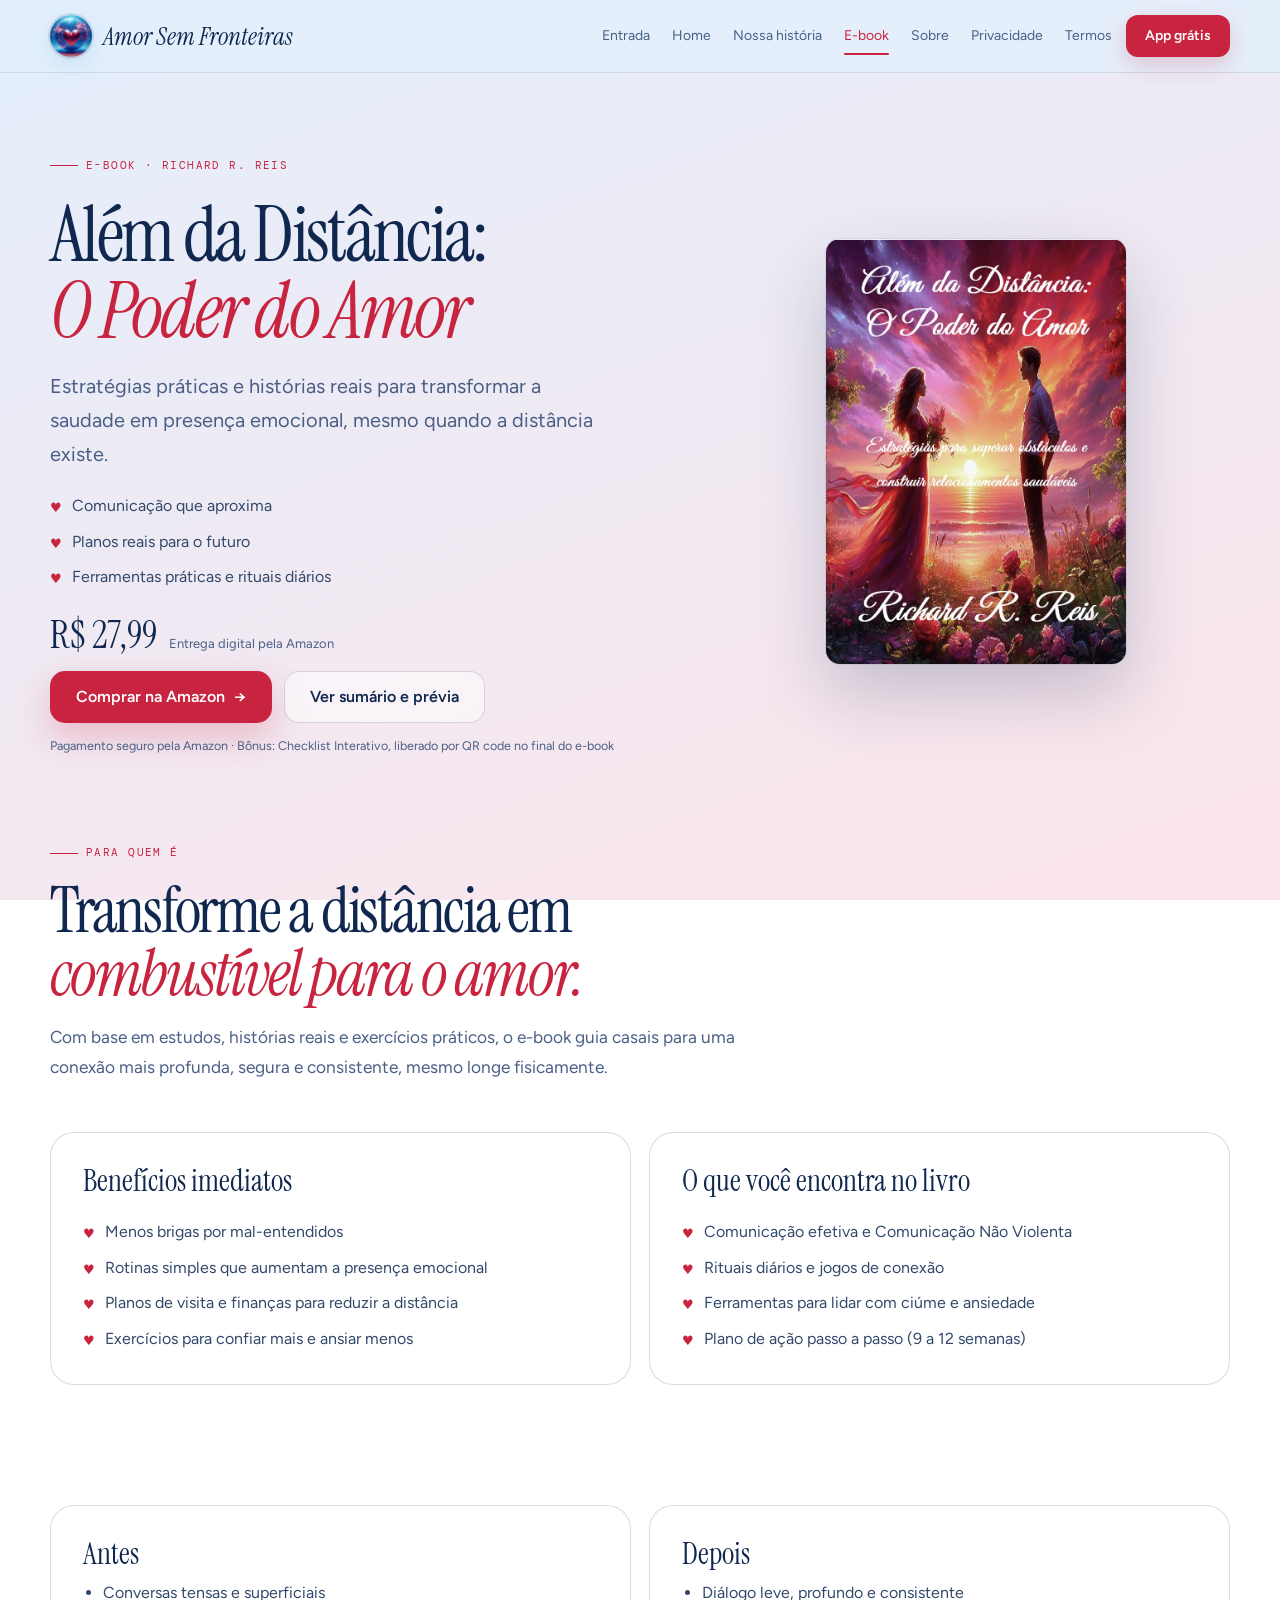
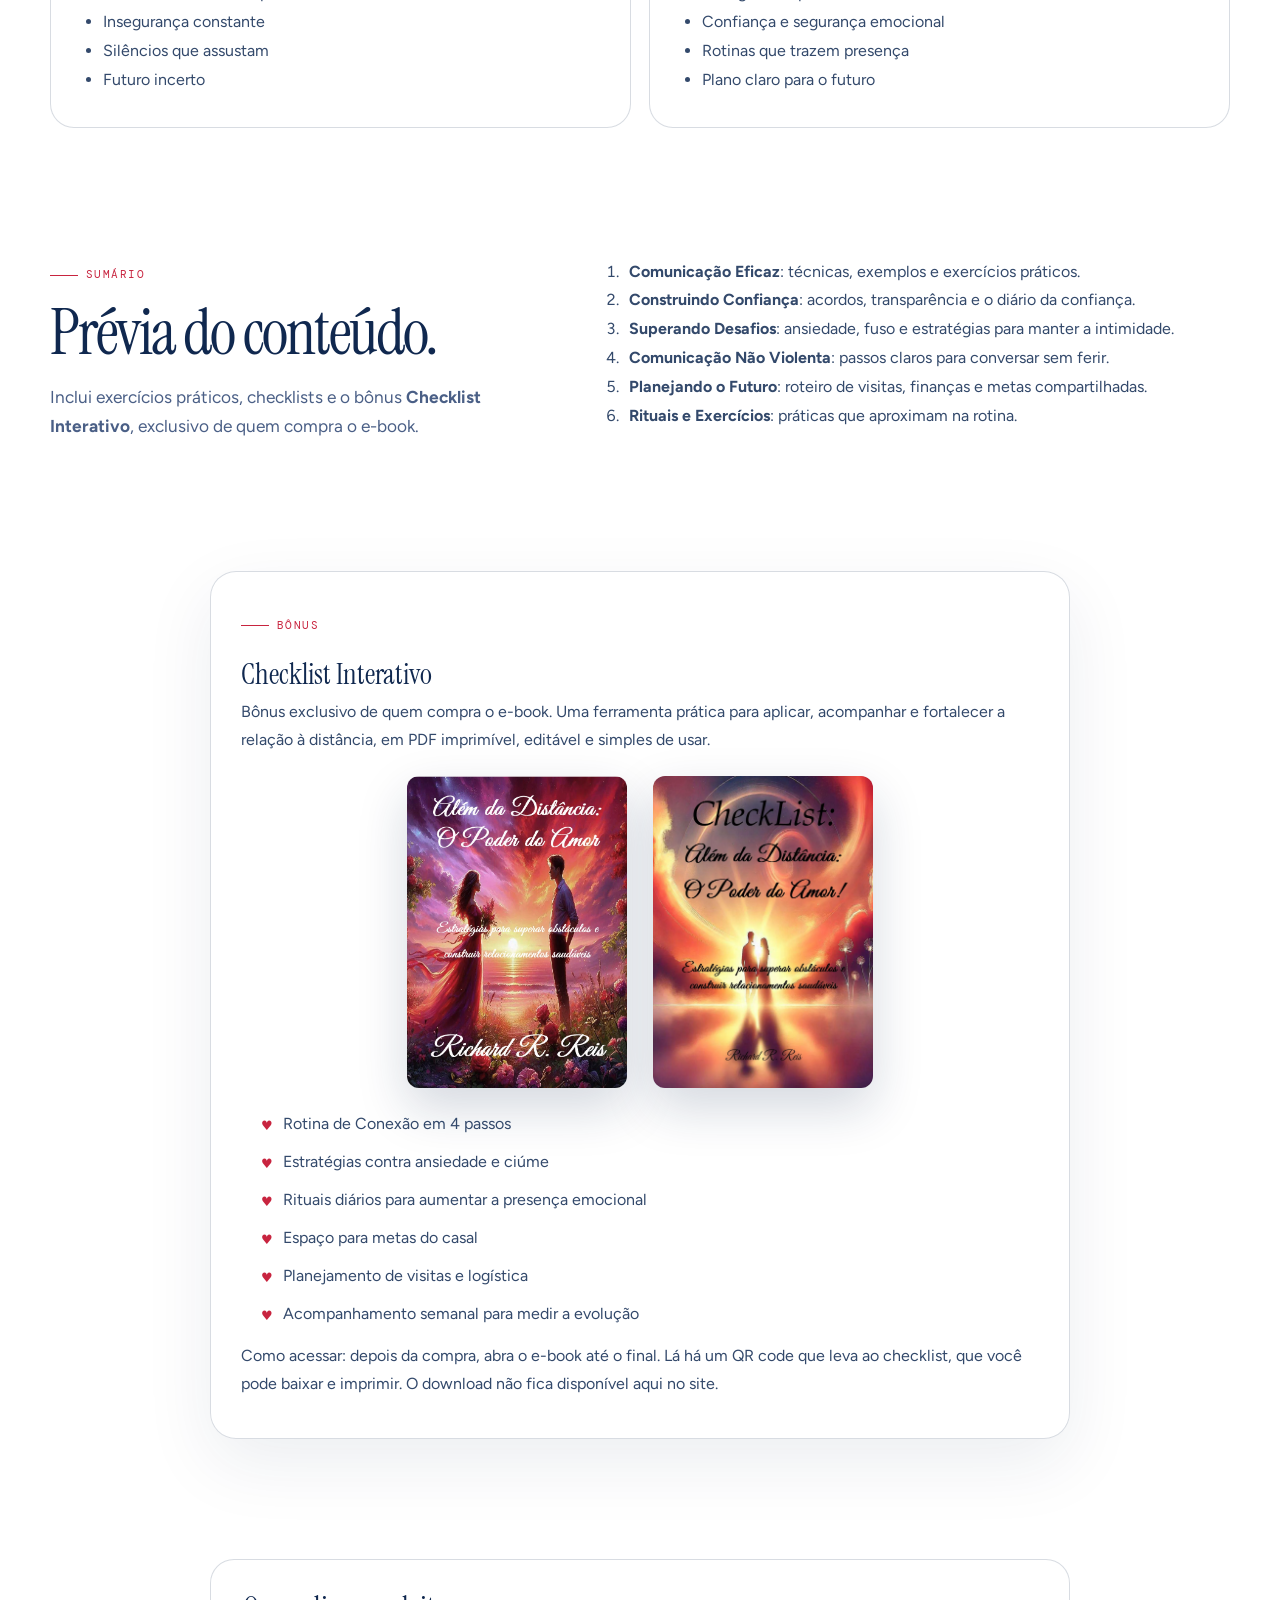
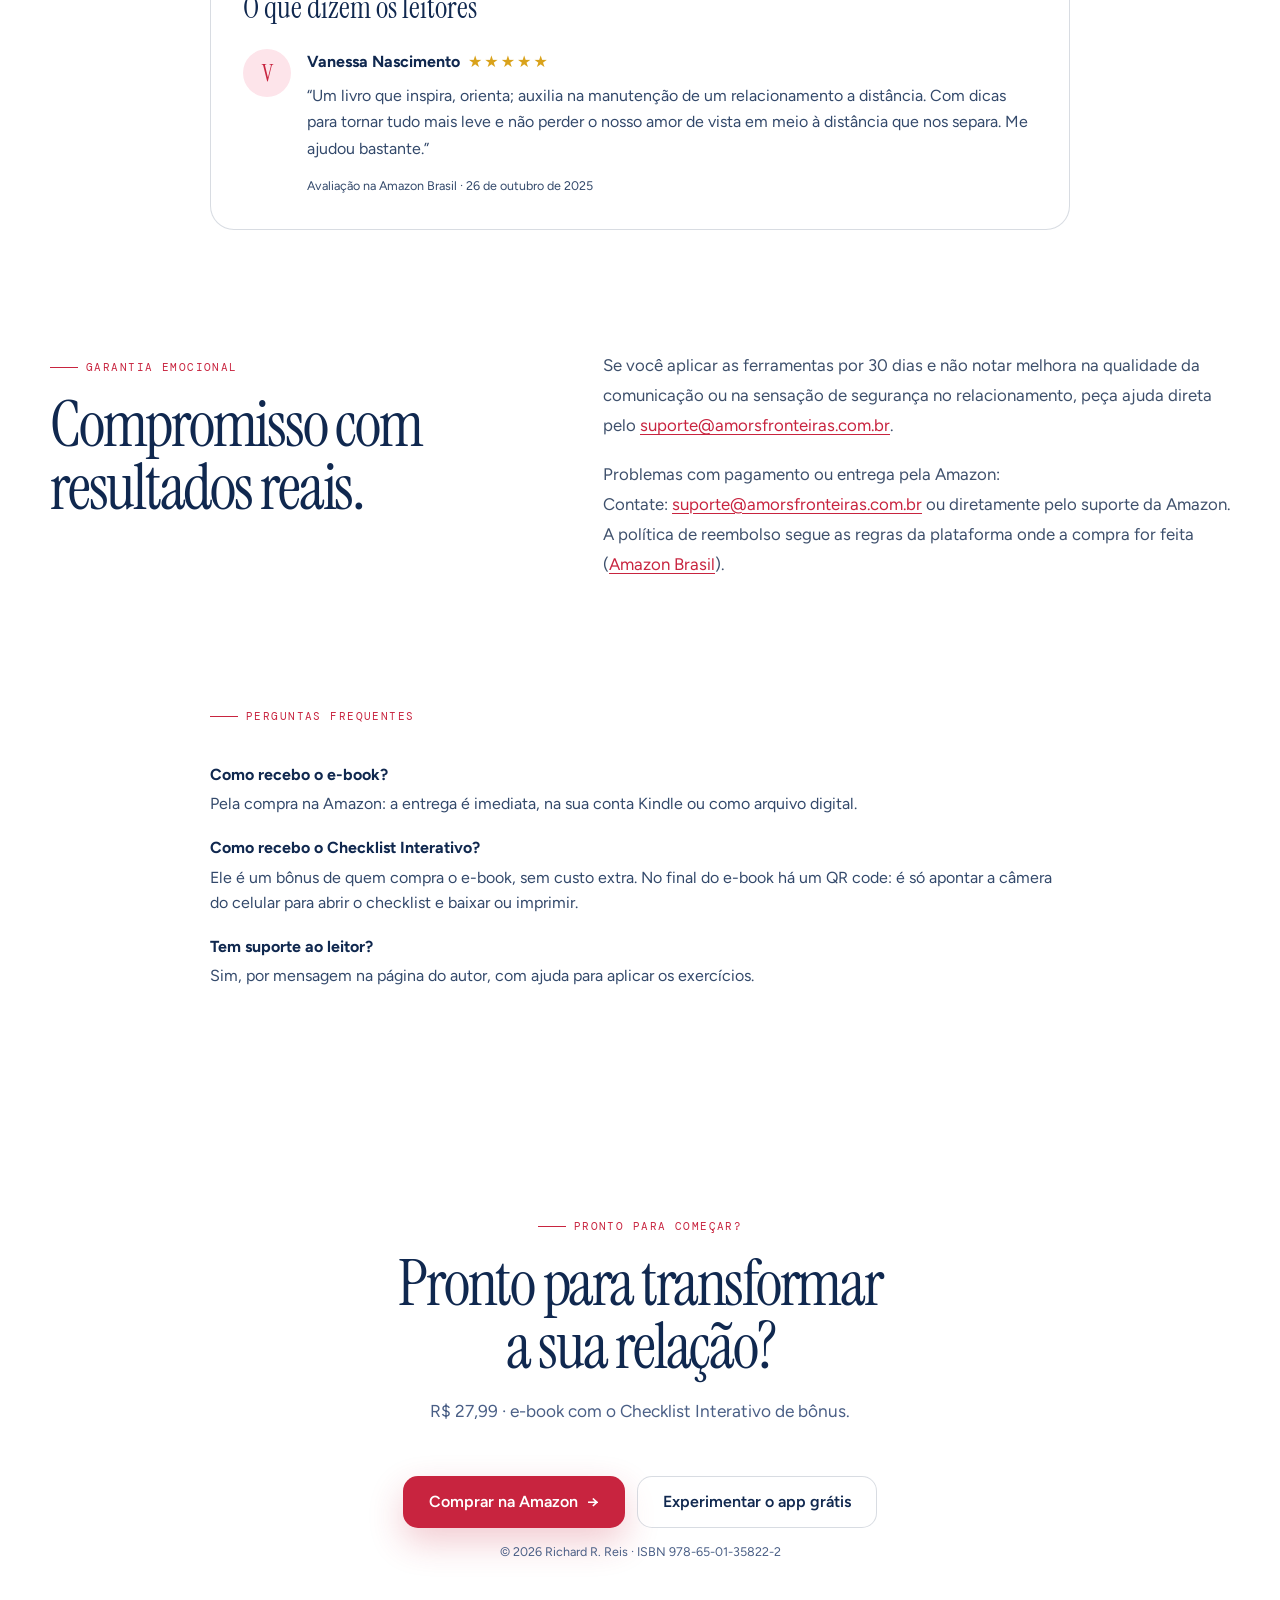
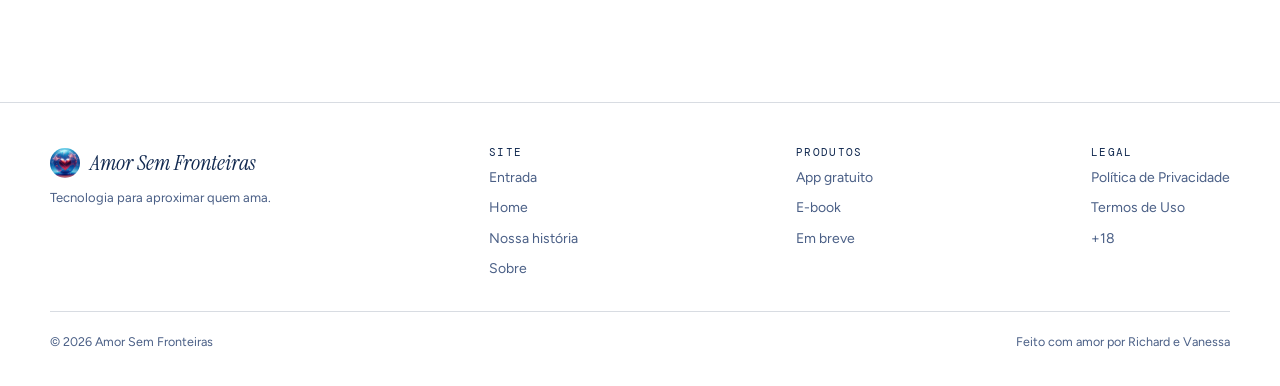
==== commit 7900ea4c: "Add files via upload" ====
--- a/ebook.html
+++ b/ebook.html
@@ -145,8 +145,15 @@
       <h2 class="section-title">Compromisso com resultados reais.</h2>
     </div>
     <div class="prose reveal">
-      <p>Se você aplicar as ferramentas por 14 dias e não notar melhora na qualidade da comunicação ou na sensação de segurança no relacionamento, peça ajuda direta pelo <a href="https://instagram.com/direct/t/amorsfronteiras" target="_blank" rel="noopener" style="color:var(--accent);text-decoration:underline;text-underline-offset:3px">suporte</a>.</p>
-      <p class="fine">A política de reembolso segue as regras da plataforma onde a compra for feita (Amazon).</p>
+      <p>Se você aplicar as ferramentas por 30 dias e não notar melhora na qualidade da comunicação ou na sensação de segurança no relacionamento, peça ajuda direta pelo <a href="mailto:suporte@amorsfronteiras.com.br" style="color:var(--accent);text-decoration:underline;text-underline-offset:3px">suporte@amorsfronteiras.com.br</a>.</p>
+      <p class="fine">
+  Problemas com pagamento ou entrega pela Amazon:<br>
+  Contate: 
+  <a href="mailto:suporte@amorsfronteiras.com.br" style="color:var(--accent);text-decoration:underline;text-underline-offset:3px">suporte@amorsfronteiras.com.br</a>
+  ou diretamente pelo suporte da Amazon. 
+A política de reembolso segue as regras da plataforma onde a compra for feita
+  (<a href="https://www.amazon.com.br" style="color:var(--accent);text-decoration:underline;text-underline-offset:3px">Amazon Brasil</a>).
+</p>
     </div>
   </div>
 </section>
